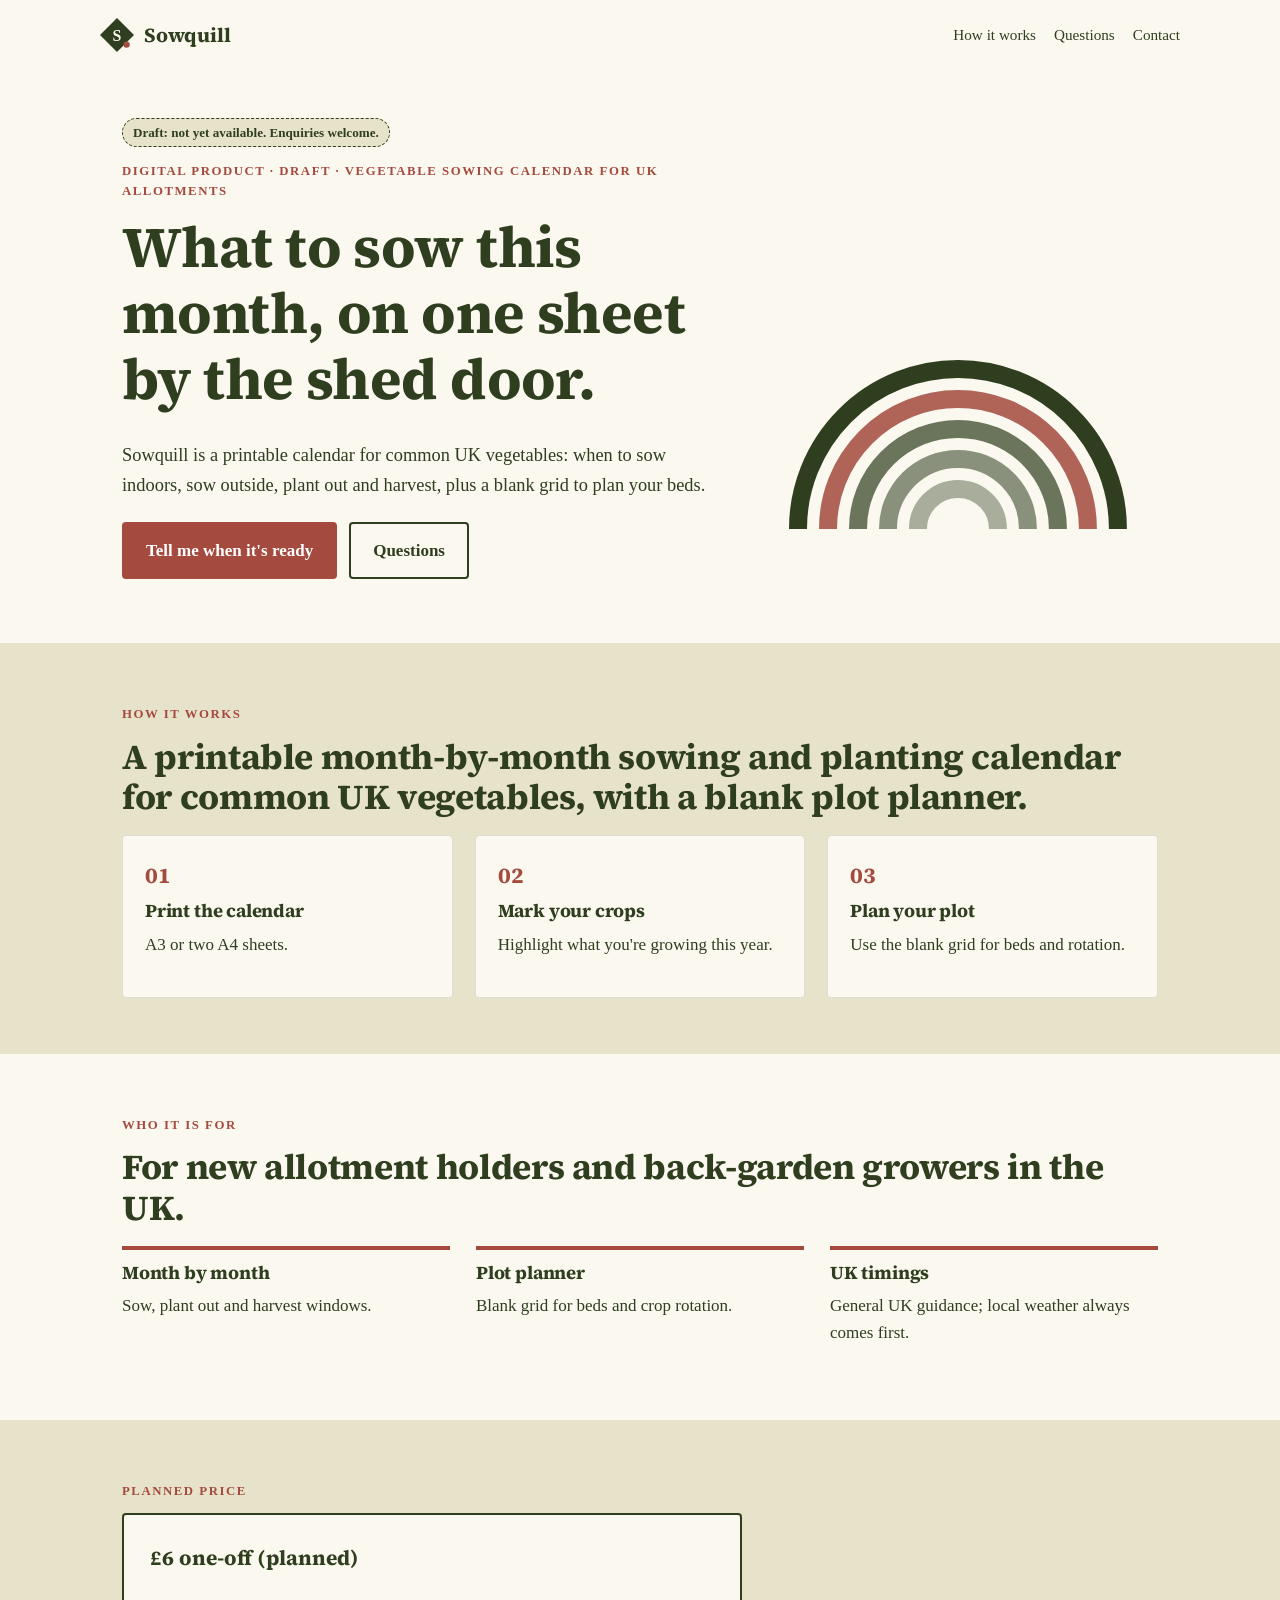
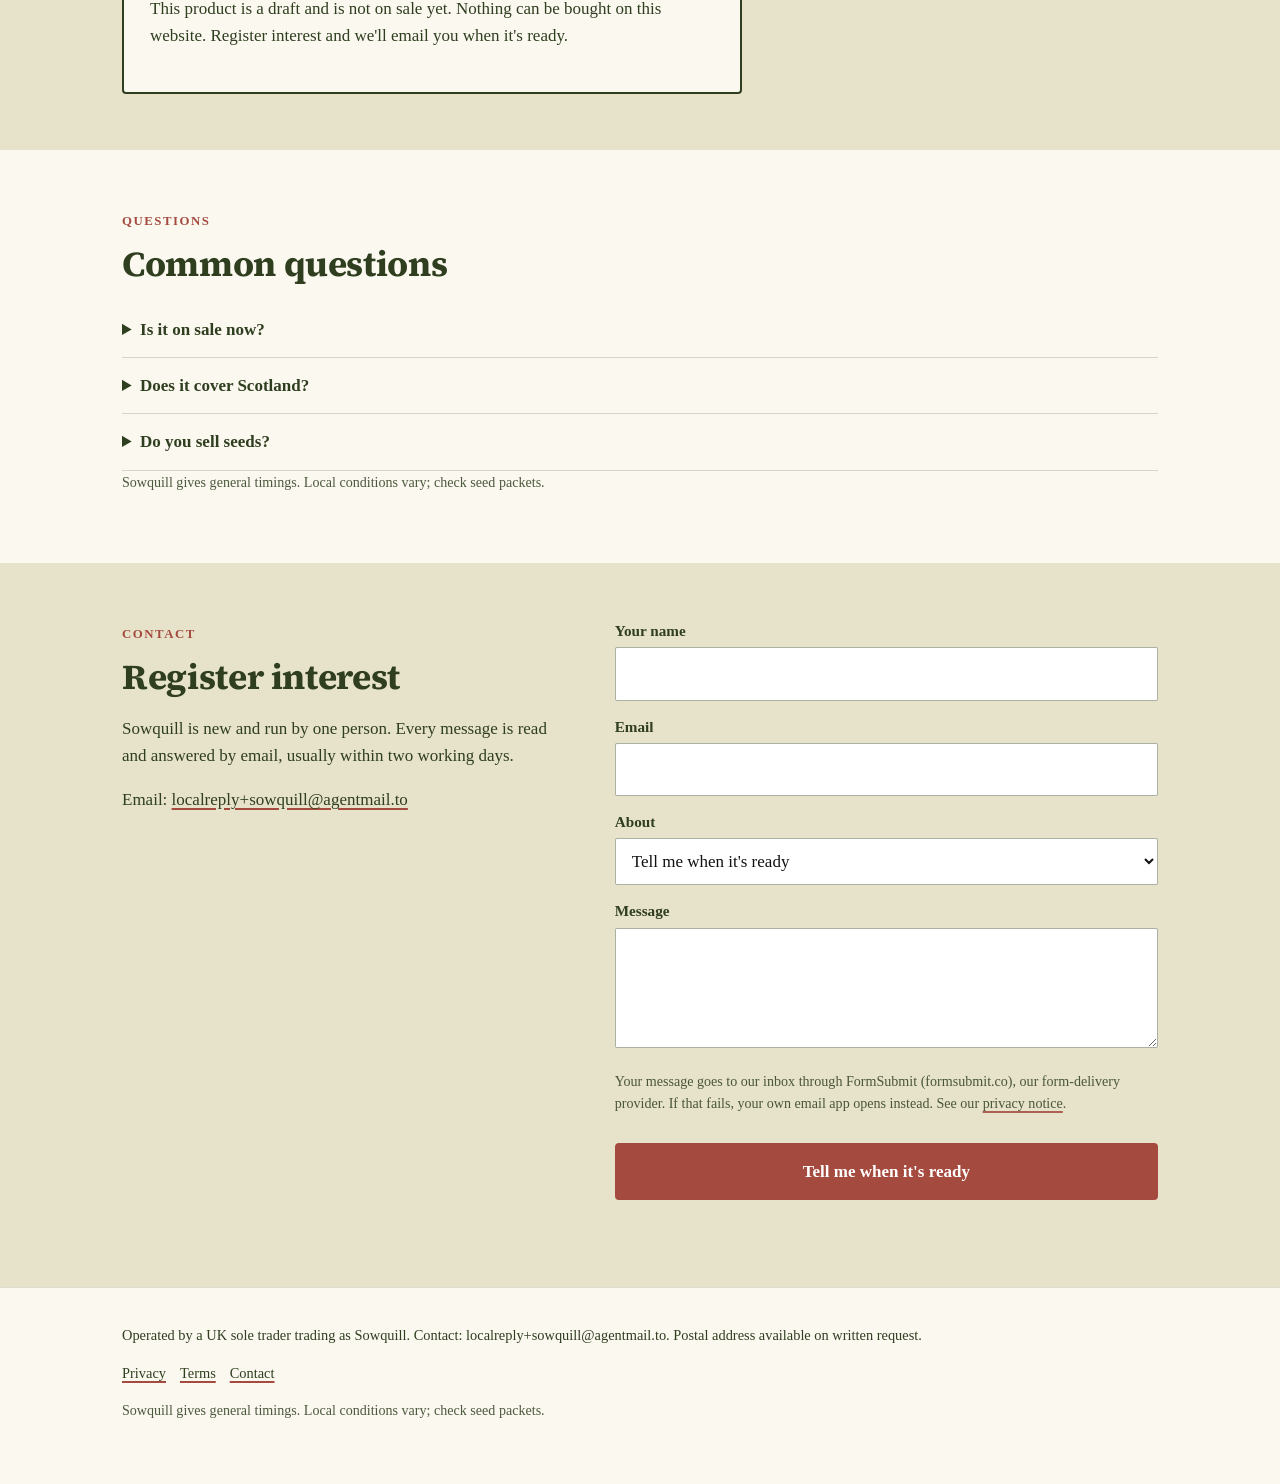
==== index.html @ 01824ceb "Publish site 2026-10-19 21:20 BST" ====
<!doctype html>
<html lang="en-GB">
<head>
<meta charset="utf-8">
<meta name="viewport" content="width=device-width, initial-scale=1">
<meta http-equiv="Content-Security-Policy" content="default-src 'self'; img-src 'self' data: https://localreplyloop.goatcounter.com; style-src 'self'; script-src 'self'; font-src 'self'; connect-src 'self' https://formsubmit.co; form-action 'self'; base-uri 'self'; object-src 'none'">
<meta name="referrer" content="strict-origin-when-cross-origin">
<title>Sowquill: What to sow this month, on one sheet by the shed door</title>
<meta name="description" content="A printable month-by-month sowing and planting calendar for common UK vegetables, with a blank plot planner.">
<meta name="theme-color" content="#2F3E1F">
<meta property="og:type" content="website"><meta property="og:title" content="Sowquill: What to sow this month, on one sheet by the shed door"><meta property="og:description" content="A printable month-by-month sowing and planting calendar for common UK vegetables, with a blank plot planner.">
<meta property="og:image" content="https://evanturner557-del.github.io/sowquill/assets/og.png"><meta property="og:image:width" content="1200"><meta property="og:image:height" content="630">
<meta property="og:image:alt" content="Sowquill: What to sow this month, on one sheet by the shed door."><meta property="og:site_name" content="Sowquill"><meta property="og:locale" content="en_GB">
<meta property="og:url" content="https://evanturner557-del.github.io/sowquill/"><meta name="twitter:card" content="summary_large_image">
<link rel="canonical" href="https://evanturner557-del.github.io/sowquill/">
<link rel="icon" href="assets/favicon.svg" type="image/svg+xml">
<link rel="stylesheet" href="assets/site.css">
<script src="assets/config.js"></script>
<script src="assets/analytics.js" defer></script>
<script src="_shared/kit.js" defer></script>
</head>
<body>
<a class="skip" href="#main">Skip to content</a>
<header><div class="wrap top"><a class="brand" href="./"><svg viewBox="0 0 64 64" aria-hidden="true" width="34" height="34"><path d="M32 0 64 32 32 64 0 32z" fill="#2F3E1F"/><text x="32" y="43" text-anchor="middle" font-family="Georgia, serif" font-weight="700" font-size="30" fill="#FAF8EF">S</text><circle cx="50" cy="50" r="6" fill="#A44A3F"/></svg>Sowquill</a><nav aria-label="Primary"><a href="#how">How it works</a><a href="#faq">Questions</a><a href="#contact">Contact</a></nav></div></header><section class="hero"><div class="wrap"><div><span class="draft">Draft: not yet available. Enquiries welcome.</span><br><span class="eyebrow">Digital product · draft · Vegetable sowing calendar for UK allotments</span><h1>What to sow this month, on one sheet by the shed door.</h1><p class="lede">Sowquill is a printable calendar for common UK vegetables: when to sow indoors, sow outside, plant out and harvest, plus a blank grid to plan your beds.</p><div class="ctas"><a class="btn" href="#contact" data-cta="hero">Tell me when it&#x27;s ready</a><a class="btn ghost" href="#faq" data-cta="hero-secondary">Questions</a></div></div><div class="art"><svg viewBox="0 0 400 400" role="img" aria-label="Decorative pattern" class="motif" preserveAspectRatio="xMidYMid slice"><path d="M 40 380 A 160 160 0 0 1 360 380" fill="none" stroke="#2F3E1F" stroke-width="18" stroke-opacity="1.00"/><path d="M 70 380 A 130 130 0 0 1 330 380" fill="none" stroke="#A44A3F" stroke-width="18" stroke-opacity="0.85"/><path d="M 100 380 A 100 100 0 0 1 300 380" fill="none" stroke="#2F3E1F" stroke-width="18" stroke-opacity="0.70"/><path d="M 130 380 A 70 70 0 0 1 270 380" fill="none" stroke="#2F3E1F" stroke-width="18" stroke-opacity="0.55"/><path d="M 160 380 A 40 40 0 0 1 240 380" fill="none" stroke="#2F3E1F" stroke-width="18" stroke-opacity="0.40"/></svg></div></div></section>
<main id="main">
<section class="tint" id="how"><div class="wrap"><span class="eyebrow">How it works</span><h2>A printable month-by-month sowing and planting calendar for common UK vegetables, with a blank plot planner.</h2><div class="steps"><div class="step"><h3>Print the calendar</h3><p>A3 or two A4 sheets.</p></div><div class="step"><h3>Mark your crops</h3><p>Highlight what you&#x27;re growing this year.</p></div><div class="step"><h3>Plan your plot</h3><p>Use the blank grid for beds and rotation.</p></div></div></div></section>
<section><div class="wrap"><span class="eyebrow">Who it is for</span><h2>For new allotment holders and back-garden growers in the UK.</h2><div class="points"><div class="point"><h3>Month by month</h3><p>Sow, plant out and harvest windows.</p></div><div class="point"><h3>Plot planner</h3><p>Blank grid for beds and crop rotation.</p></div><div class="point"><h3>UK timings</h3><p>General UK guidance; local weather always comes first.</p></div></div></div></section>
<section class="tint" id="price"><div class="wrap"><span class="eyebrow">Planned price</span><div class="pricebox"><p class="price">£6 one-off (planned)</p><p>This product is a draft and is not on sale yet. Nothing can be bought on this website. Register interest and we&#x27;ll email you when it&#x27;s ready.</p></div></div></section>
<section id="faq"><div class="wrap"><span class="eyebrow">Questions</span><h2>Common questions</h2><details><summary>Is it on sale now?</summary><p>Not yet. Sowquill is a draft product. Ask to hear when it&#x27;s ready.</p></details><details><summary>Does it cover Scotland?</summary><p>Timings are general UK guidance. Further north, sow later and watch for frost.</p></details><details><summary>Do you sell seeds?</summary><p>No. Calendar and planner only.</p></details><p class="fine" style="margin-top:18px">Sowquill gives general timings. Local conditions vary; check seed packets.</p></div></section>
<section class="tint" id="contact"><div class="wrap contact-grid"><div><span class="eyebrow">Contact</span><h2>Register interest</h2><p>Sowquill is new and run by one person. Every message is read and answered by email, usually within two working days.</p><p>Email: <a href="mailto:localreply+sowquill@agentmail.to">localreply+sowquill@agentmail.to</a></p></div><form class="form" data-contact data-formsubmit="localreply+sowquill@agentmail.to" data-email="localreply+sowquill@agentmail.to" data-subject="Sowquill enquiry" novalidate>
<div><label for="f-name">Your name</label><input id="f-name" name="name" autocomplete="name" required></div>
<div><label for="f-email">Email</label><input id="f-email" name="email" type="email" autocomplete="email" required></div>
<div><label for="f-plan">About</label><select id="f-plan" name="plan"><option value="Tell me when it&#x27;s ready">Tell me when it&#x27;s ready</option><option value="I have a question">I have a question</option></select></div>
<div><label for="f-message">Message</label><textarea id="f-message" name="message"></textarea></div>
<p class="hint">Your message goes to our inbox through FormSubmit (formsubmit.co), our form-delivery provider. If that fails, your own email app opens instead. See our <a href="privacy.html">privacy notice</a>.</p>
<button class="btn" type="submit">Tell me when it&#x27;s ready</button>
<p class="form-status" role="status" aria-live="polite"></p>
</form></div></section>
</main><footer><div class="wrap"><p>Operated by a UK sole trader trading as Sowquill. Contact: localreply+sowquill@agentmail.to. Postal address available on written request.</p>
<p><a href="privacy.html">Privacy</a><a href="terms.html">Terms</a><a href="./#contact">Contact</a></p>
<p class="fine">Sowquill gives general timings. Local conditions vary; check seed packets.</p></div></footer>
</body></html>
---- assets/site.css ----
@font-face{font-family:'Source Serif 4';font-weight:600;font-style:normal;font-display:swap;src:url(fonts/source-serif-4-latin-600-normal.woff2) format('woff2')}
@font-face{font-family:'Source Serif 4';font-weight:700;font-style:normal;font-display:swap;src:url(fonts/source-serif-4-latin-700-normal.woff2) format('woff2')}
:root{--ink:#2F3E1F;--paper:#FAF8EF;--acc:#A44A3F;--acc-text:#A44A3F;--on-acc:#FFFFFF;--soft:#E7E3CB;--on-ink:#FAF8EF;--r:4px;--br:4px;--head:'Source Serif 4', Georgia, serif;--body:Georgia, serif}
*,*::before,*::after{box-sizing:border-box}html{scroll-behavior:smooth}@media (prefers-reduced-motion:reduce){html{scroll-behavior:auto}*{transition:none!important}}
body{margin:0;font-family:var(--body);color:var(--ink);background:var(--paper);line-height:1.6;font-size:17px;-webkit-font-smoothing:antialiased}
h1,h2,h3{font-family:var(--head);line-height:1.15;margin:0 0 .5em;letter-spacing:-.01em}h1{font-size:clamp(2.1rem,5vw,3.6rem)}h2{font-size:clamp(1.5rem,3vw,2.2rem)}h3{font-size:1.15rem}
p{margin:0 0 1em}a{color:var(--ink);text-decoration-color:var(--acc);text-underline-offset:3px;text-decoration-thickness:2px}
.wrap{max-width:1080px;margin:0 auto;padding:0 22px}.skip{position:absolute;left:-999px}.skip:focus{left:12px;top:12px;background:var(--ink);color:var(--on-ink);padding:8px 12px;z-index:9}
:focus-visible{outline:3px solid var(--acc);outline-offset:2px}
.top{display:flex;align-items:center;justify-content:space-between;padding:18px 0;gap:16px}.brand{display:flex;align-items:center;gap:10px;font-family:var(--head);font-weight:700;font-size:1.25rem;text-decoration:none}
.top nav a{margin-left:18px;font-size:.95rem;text-decoration:none}.top nav a:hover{text-decoration:underline}
.btn{display:inline-block;background:var(--acc);color:var(--on-acc);padding:13px 22px;border-radius:var(--br);font-weight:600;text-decoration:none;border:2px solid var(--acc);cursor:pointer;font:inherit;font-weight:600}
.btn:hover{filter:brightness(.94)}.btn.ghost{background:transparent;color:var(--ink);border-color:var(--ink)}
.eyebrow{display:inline-block;font-size:.8rem;letter-spacing:.12em;text-transform:uppercase;font-weight:600;color:var(--acc-text);margin-bottom:12px}
.hero{padding:48px 0 64px}.hero .lede{font-size:1.15rem;max-width:40em}.ctas{display:flex;gap:12px;flex-wrap:wrap;margin-top:22px}
.motif{width:100%;height:auto;max-width:420px;display:block}
.draft{display:inline-block;background:var(--soft);border:1px dashed var(--ink);padding:3px 10px;border-radius:999px;font-size:.82rem;font-weight:600;margin-bottom:14px}
section{padding:56px 0}.tint{background:var(--soft)}
.steps{display:grid;grid-template-columns:repeat(auto-fit,minmax(220px,1fr));gap:22px;counter-reset:s}
.step{padding:22px;border-radius:var(--r);background:var(--paper);border:1px solid color-mix(in srgb,var(--ink) 14%,transparent)}
.step::before{counter-increment:s;content:"0" counter(s);font-family:var(--head);font-weight:700;color:var(--acc-text);display:block;font-size:1.4rem;margin-bottom:6px}
.points{display:grid;grid-template-columns:repeat(auto-fit,minmax(240px,1fr));gap:26px}.point h3{border-top:4px solid var(--acc);padding-top:12px}
.price{font-family:var(--head);font-size:1.3rem;font-weight:700}.pricebox{border:2px solid var(--ink);border-radius:var(--r);padding:26px;max-width:620px;background:var(--paper)}
details{border-bottom:1px solid color-mix(in srgb,var(--ink) 18%,transparent);padding:14px 0}summary{cursor:pointer;font-weight:600}details p{margin-top:10px}
.form{display:grid;gap:14px;max-width:620px}.form label{font-weight:600;font-size:.95rem;display:block;margin-bottom:4px}
.form input,.form textarea,.form select{width:100%;padding:12px;border:1.5px solid color-mix(in srgb,var(--ink) 40%,transparent);border-radius:calc(var(--r)/2);font:inherit;background:#fff;color:#111}
.form textarea{min-height:120px}.hint,.fine{font-size:.88rem;opacity:.85}.form-status{font-weight:600}
.contact-grid{display:grid;grid-template-columns:1fr 1.2fr;gap:40px}@media(max-width:800px){.contact-grid{grid-template-columns:1fr}.top nav{display:none}}
footer{padding:36px 0 48px;font-size:.9rem;border-top:1px solid color-mix(in srgb,var(--ink) 15%,transparent)}footer a{margin-right:14px}
.tool{background:var(--paper);border:2px solid var(--ink);border-radius:var(--r);padding:26px;max-width:640px}.tool .row{display:grid;grid-template-columns:1fr 140px;gap:12px;align-items:center;margin-bottom:10px}
.tool input[type=number]{padding:10px;border:1.5px solid var(--ink);border-radius:8px;font:inherit;width:100%}.result{margin-top:16px;padding:16px;background:var(--soft);border-radius:calc(var(--r)/2);min-height:3em}
.check h3{margin-top:18px}.check label{display:flex;gap:10px;align-items:flex-start;padding:6px 0}.check input{width:20px;height:20px;accent-color:var(--acc)}
.legal{max-width:760px}.legal h2{font-size:1.3rem;margin-top:1.6em}
.hero .wrap{display:grid;grid-template-columns:1.25fr .85fr;gap:48px;align-items:center}@media(max-width:800px){.hero .wrap{grid-template-columns:1fr}.hero .art{max-width:280px}}
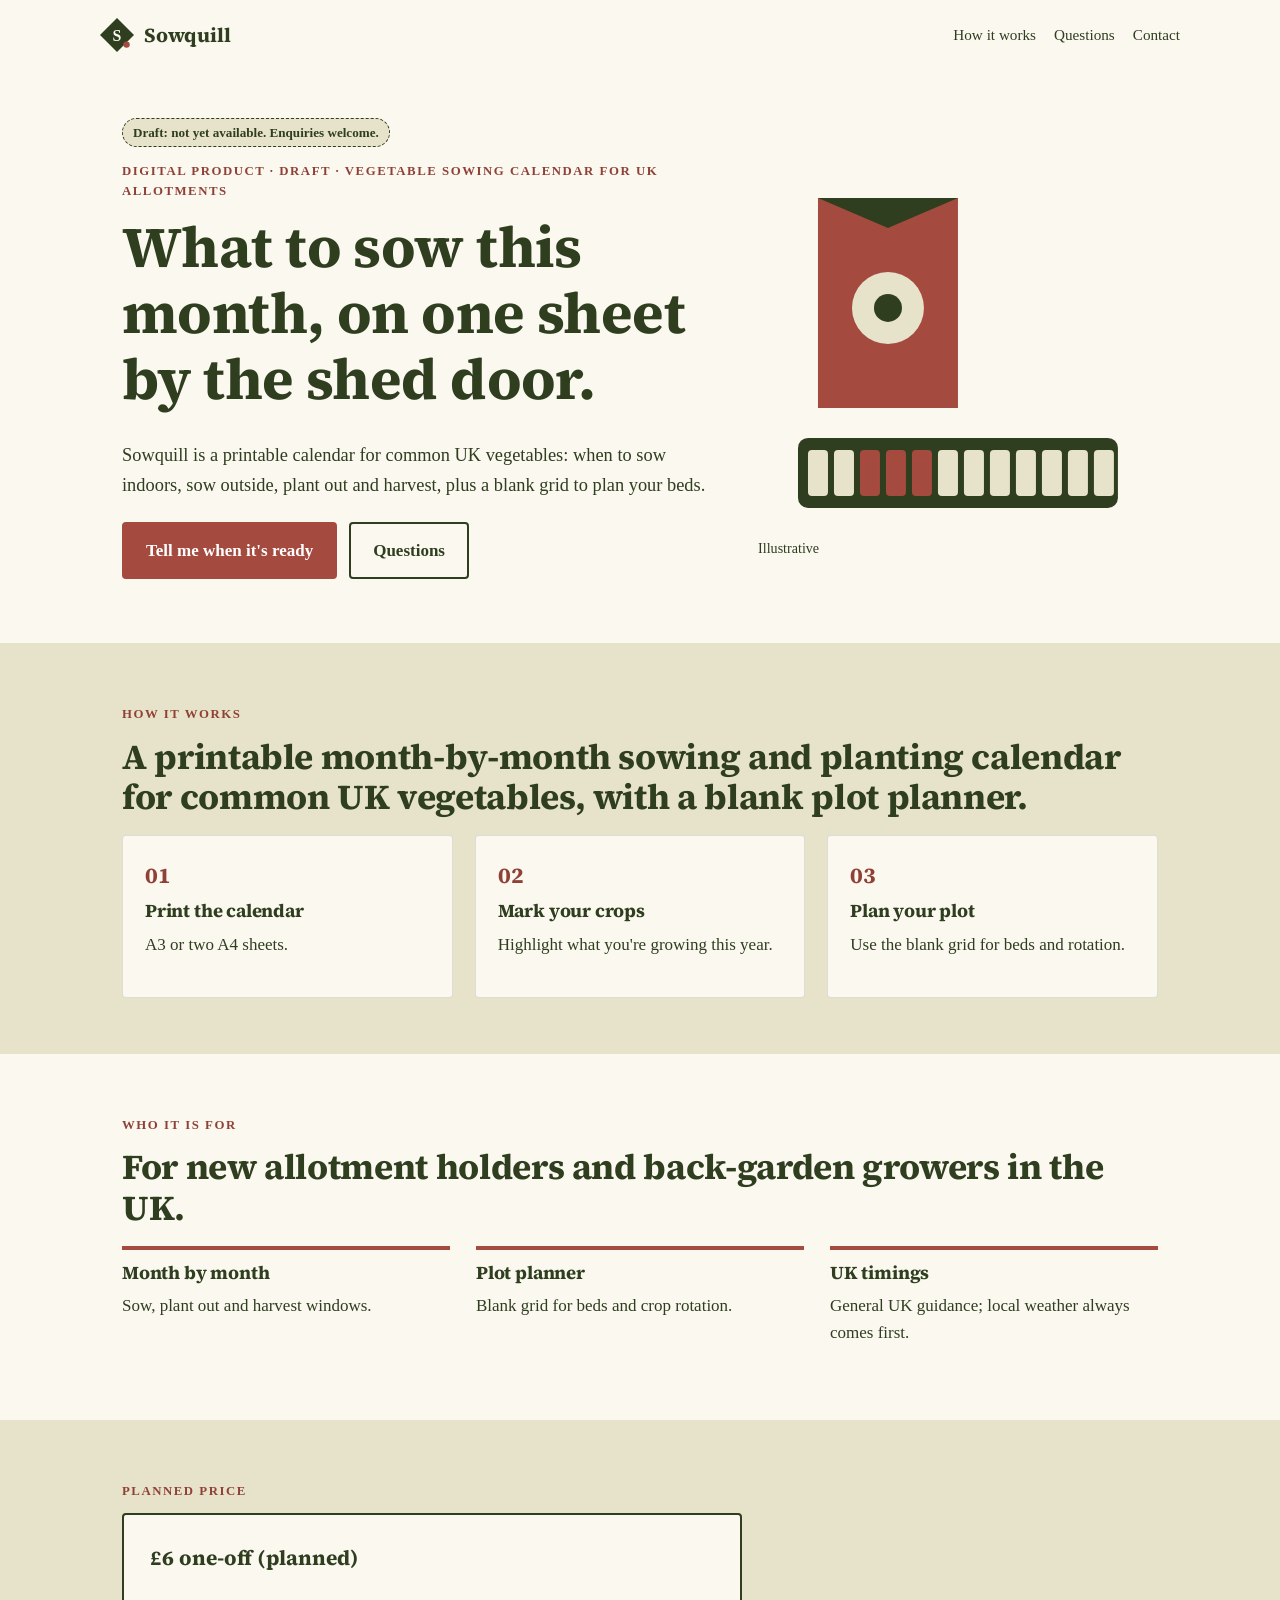
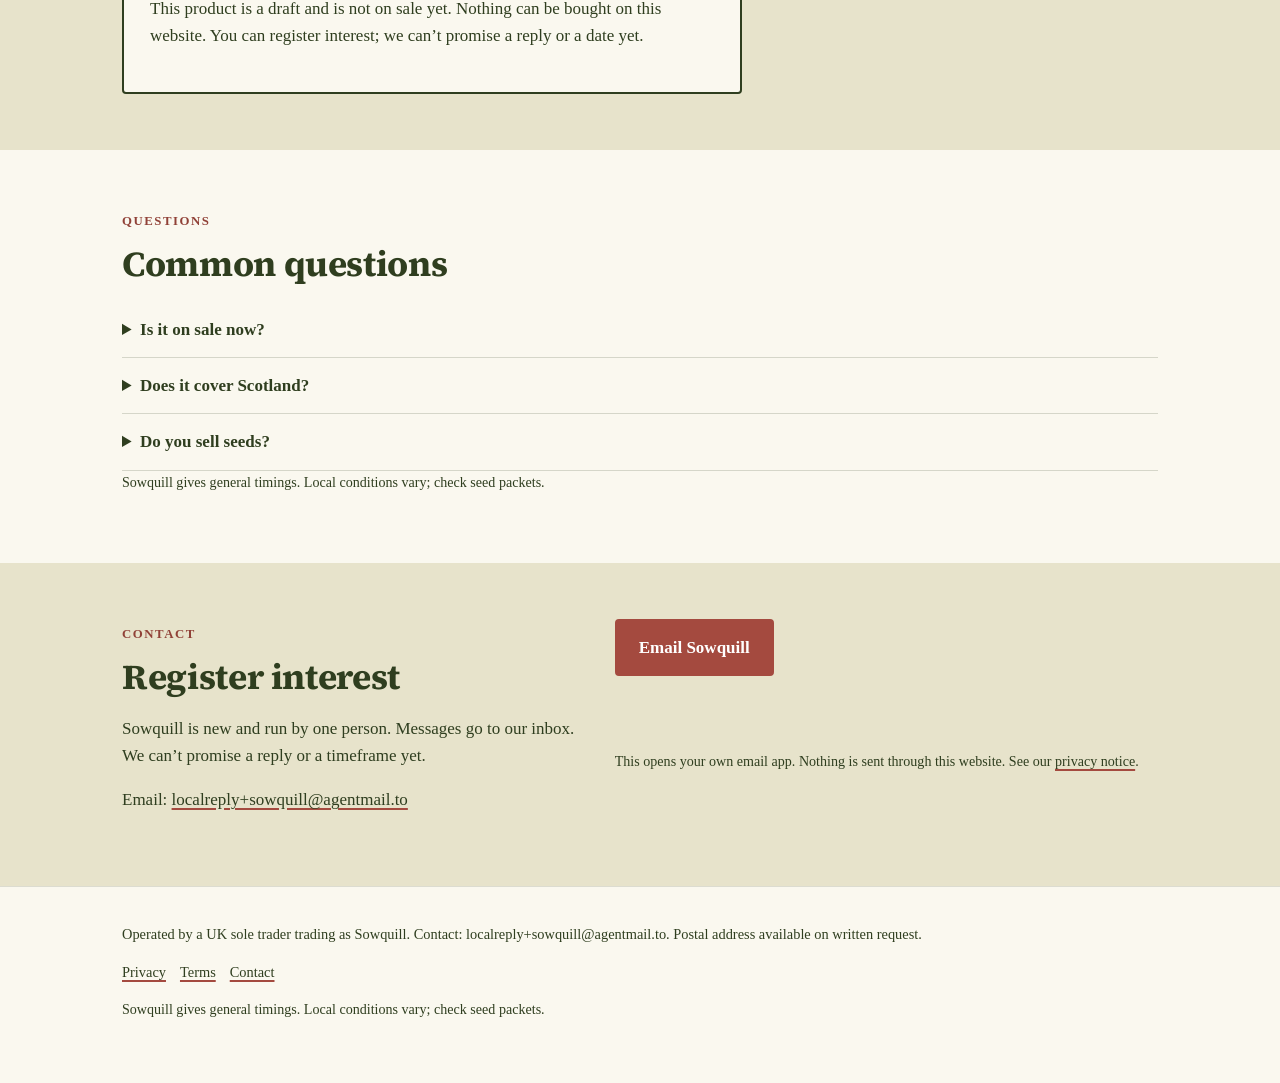
==== commit f200fef5: "Publish site 2026-10-21 08:29 BST" ====
--- a/index.html
+++ b/index.html
@@ -3,7 +3,7 @@
 <head>
 <meta charset="utf-8">
 <meta name="viewport" content="width=device-width, initial-scale=1">
-<meta http-equiv="Content-Security-Policy" content="default-src 'self'; img-src 'self' data: https://localreplyloop.goatcounter.com; style-src 'self'; script-src 'self'; font-src 'self'; connect-src 'self' https://formsubmit.co; form-action 'self'; base-uri 'self'; object-src 'none'">
+<meta http-equiv="Content-Security-Policy" content="default-src 'self'; img-src 'self' data: https://localreplyloop.goatcounter.com; style-src 'self'; script-src 'self'; font-src 'self'; connect-src 'self'; form-action 'self'; base-uri 'self'; object-src 'none'">
 <meta name="referrer" content="strict-origin-when-cross-origin">
 <title>Sowquill: What to sow this month, on one sheet by the shed door</title>
 <meta name="description" content="A printable month-by-month sowing and planting calendar for common UK vegetables, with a blank plot planner.">
@@ -21,21 +21,14 @@
 </head>
 <body>
 <a class="skip" href="#main">Skip to content</a>
-<header><div class="wrap top"><a class="brand" href="./"><svg viewBox="0 0 64 64" aria-hidden="true" width="34" height="34"><path d="M32 0 64 32 32 64 0 32z" fill="#2F3E1F"/><text x="32" y="43" text-anchor="middle" font-family="Georgia, serif" font-weight="700" font-size="30" fill="#FAF8EF">S</text><circle cx="50" cy="50" r="6" fill="#A44A3F"/></svg>Sowquill</a><nav aria-label="Primary"><a href="#how">How it works</a><a href="#faq">Questions</a><a href="#contact">Contact</a></nav></div></header><section class="hero"><div class="wrap"><div><span class="draft">Draft: not yet available. Enquiries welcome.</span><br><span class="eyebrow">Digital product · draft · Vegetable sowing calendar for UK allotments</span><h1>What to sow this month, on one sheet by the shed door.</h1><p class="lede">Sowquill is a printable calendar for common UK vegetables: when to sow indoors, sow outside, plant out and harvest, plus a blank grid to plan your beds.</p><div class="ctas"><a class="btn" href="#contact" data-cta="hero">Tell me when it&#x27;s ready</a><a class="btn ghost" href="#faq" data-cta="hero-secondary">Questions</a></div></div><div class="art"><svg viewBox="0 0 400 400" role="img" aria-label="Decorative pattern" class="motif" preserveAspectRatio="xMidYMid slice"><path d="M 40 380 A 160 160 0 0 1 360 380" fill="none" stroke="#2F3E1F" stroke-width="18" stroke-opacity="1.00"/><path d="M 70 380 A 130 130 0 0 1 330 380" fill="none" stroke="#A44A3F" stroke-width="18" stroke-opacity="0.85"/><path d="M 100 380 A 100 100 0 0 1 300 380" fill="none" stroke="#2F3E1F" stroke-width="18" stroke-opacity="0.70"/><path d="M 130 380 A 70 70 0 0 1 270 380" fill="none" stroke="#2F3E1F" stroke-width="18" stroke-opacity="0.55"/><path d="M 160 380 A 40 40 0 0 1 240 380" fill="none" stroke="#2F3E1F" stroke-width="18" stroke-opacity="0.40"/></svg></div></div></section>
+<header><div class="wrap top"><a class="brand" href="./"><svg viewBox="0 0 64 64" aria-hidden="true" width="34" height="34"><path d="M32 0 64 32 32 64 0 32z" fill="#2F3E1F"/><text x="32" y="43" text-anchor="middle" font-family="Georgia, serif" font-weight="700" font-size="30" fill="#FAF8EF">S</text><circle cx="50" cy="50" r="6" fill="#A44A3F"/></svg>Sowquill</a><nav aria-label="Primary"><a href="#how">How it works</a><a href="#faq">Questions</a><a href="#contact">Contact</a></nav></div></header>
 <main id="main">
+<section class="hero"><div class="wrap"><div><span class="draft">Draft: not yet available. Enquiries welcome.</span><br><span class="eyebrow">Digital product · draft · Vegetable sowing calendar for UK allotments</span><h1>What to sow this month, on one sheet by the shed door.</h1><p class="lede">Sowquill is a printable calendar for common UK vegetables: when to sow indoors, sow outside, plant out and harvest, plus a blank grid to plan your beds.</p><div class="ctas"><a class="btn" href="#contact" data-cta="hero">Tell me when it&#x27;s ready</a><a class="btn ghost" href="#faq" data-cta="hero-secondary">Questions</a></div></div><figure class="art"><svg viewBox="0 0 400 400" aria-hidden="true" focusable="false" class="motif"><path d="M60 60 h140 v210 h-140 z" fill="#A44A3F"/><path d="M60 60 l70 30 70 -30z" fill="#2F3E1F"/><circle cx="130" cy="170" r="36" fill="#E7E3CB"/><circle cx="130" cy="170" r="14" fill="#2F3E1F"/><rect x="40" y="300" width="320" height="70" rx="10" fill="#2F3E1F"/><rect x="50" y="312" width="20" height="46" rx="4" fill="#E7E3CB"/><rect x="76" y="312" width="20" height="46" rx="4" fill="#E7E3CB"/><rect x="102" y="312" width="20" height="46" rx="4" fill="#A44A3F"/><rect x="128" y="312" width="20" height="46" rx="4" fill="#A44A3F"/><rect x="154" y="312" width="20" height="46" rx="4" fill="#A44A3F"/><rect x="180" y="312" width="20" height="46" rx="4" fill="#E7E3CB"/><rect x="206" y="312" width="20" height="46" rx="4" fill="#E7E3CB"/><rect x="232" y="312" width="20" height="46" rx="4" fill="#E7E3CB"/><rect x="258" y="312" width="20" height="46" rx="4" fill="#E7E3CB"/><rect x="284" y="312" width="20" height="46" rx="4" fill="#E7E3CB"/><rect x="310" y="312" width="20" height="46" rx="4" fill="#E7E3CB"/><rect x="336" y="312" width="20" height="46" rx="4" fill="#E7E3CB"/></svg><figcaption class="fine">Illustrative</figcaption></figure></div></section>
 <section class="tint" id="how"><div class="wrap"><span class="eyebrow">How it works</span><h2>A printable month-by-month sowing and planting calendar for common UK vegetables, with a blank plot planner.</h2><div class="steps"><div class="step"><h3>Print the calendar</h3><p>A3 or two A4 sheets.</p></div><div class="step"><h3>Mark your crops</h3><p>Highlight what you&#x27;re growing this year.</p></div><div class="step"><h3>Plan your plot</h3><p>Use the blank grid for beds and rotation.</p></div></div></div></section>
 <section><div class="wrap"><span class="eyebrow">Who it is for</span><h2>For new allotment holders and back-garden growers in the UK.</h2><div class="points"><div class="point"><h3>Month by month</h3><p>Sow, plant out and harvest windows.</p></div><div class="point"><h3>Plot planner</h3><p>Blank grid for beds and crop rotation.</p></div><div class="point"><h3>UK timings</h3><p>General UK guidance; local weather always comes first.</p></div></div></div></section>
-<section class="tint" id="price"><div class="wrap"><span class="eyebrow">Planned price</span><div class="pricebox"><p class="price">£6 one-off (planned)</p><p>This product is a draft and is not on sale yet. Nothing can be bought on this website. Register interest and we&#x27;ll email you when it&#x27;s ready.</p></div></div></section>
+<section class="tint" id="price"><div class="wrap"><span class="eyebrow">Planned price</span><div class="pricebox"><p class="price">£6 one-off (planned)</p><p>This product is a draft and is not on sale yet. Nothing can be bought on this website. You can register interest; we can’t promise a reply or a date yet.</p></div></div></section>
 <section id="faq"><div class="wrap"><span class="eyebrow">Questions</span><h2>Common questions</h2><details><summary>Is it on sale now?</summary><p>Not yet. Sowquill is a draft product. Ask to hear when it&#x27;s ready.</p></details><details><summary>Does it cover Scotland?</summary><p>Timings are general UK guidance. Further north, sow later and watch for frost.</p></details><details><summary>Do you sell seeds?</summary><p>No. Calendar and planner only.</p></details><p class="fine" style="margin-top:18px">Sowquill gives general timings. Local conditions vary; check seed packets.</p></div></section>
-<section class="tint" id="contact"><div class="wrap contact-grid"><div><span class="eyebrow">Contact</span><h2>Register interest</h2><p>Sowquill is new and run by one person. Every message is read and answered by email, usually within two working days.</p><p>Email: <a href="mailto:localreply+sowquill@agentmail.to">localreply+sowquill@agentmail.to</a></p></div><form class="form" data-contact data-formsubmit="localreply+sowquill@agentmail.to" data-email="localreply+sowquill@agentmail.to" data-subject="Sowquill enquiry" novalidate>
-<div><label for="f-name">Your name</label><input id="f-name" name="name" autocomplete="name" required></div>
-<div><label for="f-email">Email</label><input id="f-email" name="email" type="email" autocomplete="email" required></div>
-<div><label for="f-plan">About</label><select id="f-plan" name="plan"><option value="Tell me when it&#x27;s ready">Tell me when it&#x27;s ready</option><option value="I have a question">I have a question</option></select></div>
-<div><label for="f-message">Message</label><textarea id="f-message" name="message"></textarea></div>
-<p class="hint">Your message goes to our inbox through FormSubmit (formsubmit.co), our form-delivery provider. If that fails, your own email app opens instead. See our <a href="privacy.html">privacy notice</a>.</p>
-<button class="btn" type="submit">Tell me when it&#x27;s ready</button>
-<p class="form-status" role="status" aria-live="polite"></p>
-</form></div></section>
+<section class="tint" id="contact"><div class="wrap contact-grid"><div><span class="eyebrow">Contact</span><h2>Register interest</h2><p>Sowquill is new and run by one person. Messages go to our inbox. We can’t promise a reply or a timeframe yet.</p><p>Email: <a href="mailto:localreply+sowquill@agentmail.to">localreply+sowquill@agentmail.to</a></p></div><div class="form contact-mail"><p><a class="btn" href="mailto:localreply+sowquill@agentmail.to?subject=%5BSowquill%5D%20Enquiry" data-cta="enquire">Email Sowquill</a></p><p class="hint">This opens your own email app. Nothing is sent through this website. See our <a href="privacy.html">privacy notice</a>.</p></div></div></section>
 </main><footer><div class="wrap"><p>Operated by a UK sole trader trading as Sowquill. Contact: localreply+sowquill@agentmail.to. Postal address available on written request.</p>
 <p><a href="privacy.html">Privacy</a><a href="terms.html">Terms</a><a href="./#contact">Contact</a></p>
 <p class="fine">Sowquill gives general timings. Local conditions vary; check seed packets.</p></div></footer>
--- a/assets/site.css
+++ b/assets/site.css
@@ -1,6 +1,6 @@
 @font-face{font-family:'Source Serif 4';font-weight:600;font-style:normal;font-display:swap;src:url(fonts/source-serif-4-latin-600-normal.woff2) format('woff2')}
 @font-face{font-family:'Source Serif 4';font-weight:700;font-style:normal;font-display:swap;src:url(fonts/source-serif-4-latin-700-normal.woff2) format('woff2')}
-:root{--ink:#2F3E1F;--paper:#FAF8EF;--acc:#A44A3F;--acc-text:#A44A3F;--on-acc:#FFFFFF;--soft:#E7E3CB;--on-ink:#FAF8EF;--r:4px;--br:4px;--head:'Source Serif 4', Georgia, serif;--body:Georgia, serif}
+:root{--ink:#2F3E1F;--paper:#FAF8EF;--acc:#A44A3F;--acc-text:#904137;--on-acc:#FFFFFF;--acc-btn:#A44A3F;--soft:#E7E3CB;--on-ink:#FAF8EF;--r:4px;--br:4px;--head:'Source Serif 4', Georgia, serif;--body:Georgia, serif}
 *,*::before,*::after{box-sizing:border-box}html{scroll-behavior:smooth}@media (prefers-reduced-motion:reduce){html{scroll-behavior:auto}*{transition:none!important}}
 body{margin:0;font-family:var(--body);color:var(--ink);background:var(--paper);line-height:1.6;font-size:17px;-webkit-font-smoothing:antialiased}
 h1,h2,h3{font-family:var(--head);line-height:1.15;margin:0 0 .5em;letter-spacing:-.01em}h1{font-size:clamp(2.1rem,5vw,3.6rem)}h2{font-size:clamp(1.5rem,3vw,2.2rem)}h3{font-size:1.15rem}
@@ -9,11 +9,11 @@
 :focus-visible{outline:3px solid var(--acc);outline-offset:2px}
 .top{display:flex;align-items:center;justify-content:space-between;padding:18px 0;gap:16px}.brand{display:flex;align-items:center;gap:10px;font-family:var(--head);font-weight:700;font-size:1.25rem;text-decoration:none}
 .top nav a{margin-left:18px;font-size:.95rem;text-decoration:none}.top nav a:hover{text-decoration:underline}
-.btn{display:inline-block;background:var(--acc);color:var(--on-acc);padding:13px 22px;border-radius:var(--br);font-weight:600;text-decoration:none;border:2px solid var(--acc);cursor:pointer;font:inherit;font-weight:600}
-.btn:hover{filter:brightness(.94)}.btn.ghost{background:transparent;color:var(--ink);border-color:var(--ink)}
+.btn{display:inline-block;background:var(--acc-btn);color:var(--on-acc);padding:13px 22px;border-radius:var(--br);font-weight:600;text-decoration:none;border:2px solid var(--acc-btn);cursor:pointer;font:inherit;font-weight:600}
+.btn:hover{filter:none;box-shadow:inset 0 0 0 2px currentColor}.btn.ghost{background:transparent;color:var(--ink);border-color:var(--ink)}
 .eyebrow{display:inline-block;font-size:.8rem;letter-spacing:.12em;text-transform:uppercase;font-weight:600;color:var(--acc-text);margin-bottom:12px}
 .hero{padding:48px 0 64px}.hero .lede{font-size:1.15rem;max-width:40em}.ctas{display:flex;gap:12px;flex-wrap:wrap;margin-top:22px}
-.motif{width:100%;height:auto;max-width:420px;display:block}
+.motif{width:100%;height:auto;max-width:420px;display:block}.art{margin:0}
 .draft{display:inline-block;background:var(--soft);border:1px dashed var(--ink);padding:3px 10px;border-radius:999px;font-size:.82rem;font-weight:600;margin-bottom:14px}
 section{padding:56px 0}.tint{background:var(--soft)}
 .steps{display:grid;grid-template-columns:repeat(auto-fit,minmax(220px,1fr));gap:22px;counter-reset:s}
@@ -24,11 +24,11 @@
 details{border-bottom:1px solid color-mix(in srgb,var(--ink) 18%,transparent);padding:14px 0}summary{cursor:pointer;font-weight:600}details p{margin-top:10px}
 .form{display:grid;gap:14px;max-width:620px}.form label{font-weight:600;font-size:.95rem;display:block;margin-bottom:4px}
 .form input,.form textarea,.form select{width:100%;padding:12px;border:1.5px solid color-mix(in srgb,var(--ink) 40%,transparent);border-radius:calc(var(--r)/2);font:inherit;background:#fff;color:#111}
-.form textarea{min-height:120px}.hint,.fine{font-size:.88rem;opacity:.85}.form-status{font-weight:600}
-.contact-grid{display:grid;grid-template-columns:1fr 1.2fr;gap:40px}@media(max-width:800px){.contact-grid{grid-template-columns:1fr}.top nav{display:none}}
+.form textarea{min-height:120px}.hint,.fine{font-size:.88rem}.form-status{font-weight:600}
+.contact-grid{display:grid;grid-template-columns:1fr 1.2fr;gap:40px}@media(max-width:800px){.contact-grid{grid-template-columns:1fr}.top nav a:not([href="#contact"]){display:none}.top nav a{margin-left:0;padding:10px 0;font-weight:600}}
 footer{padding:36px 0 48px;font-size:.9rem;border-top:1px solid color-mix(in srgb,var(--ink) 15%,transparent)}footer a{margin-right:14px}
 .tool{background:var(--paper);border:2px solid var(--ink);border-radius:var(--r);padding:26px;max-width:640px}.tool .row{display:grid;grid-template-columns:1fr 140px;gap:12px;align-items:center;margin-bottom:10px}
 .tool input[type=number]{padding:10px;border:1.5px solid var(--ink);border-radius:8px;font:inherit;width:100%}.result{margin-top:16px;padding:16px;background:var(--soft);border-radius:calc(var(--r)/2);min-height:3em}
 .check h3{margin-top:18px}.check label{display:flex;gap:10px;align-items:flex-start;padding:6px 0}.check input{width:20px;height:20px;accent-color:var(--acc)}
 .legal{max-width:760px}.legal h2{font-size:1.3rem;margin-top:1.6em}
-.hero .wrap{display:grid;grid-template-columns:1.25fr .85fr;gap:48px;align-items:center}@media(max-width:800px){.hero .wrap{grid-template-columns:1fr}.hero .art{max-width:280px}}
+.hero .wrap{display:grid;grid-template-columns:1.25fr .85fr;gap:48px;align-items:center}@media(max-width:800px){.hero .wrap{grid-template-columns:1fr}.hero .art{max-width:180px;margin-top:-8px}}
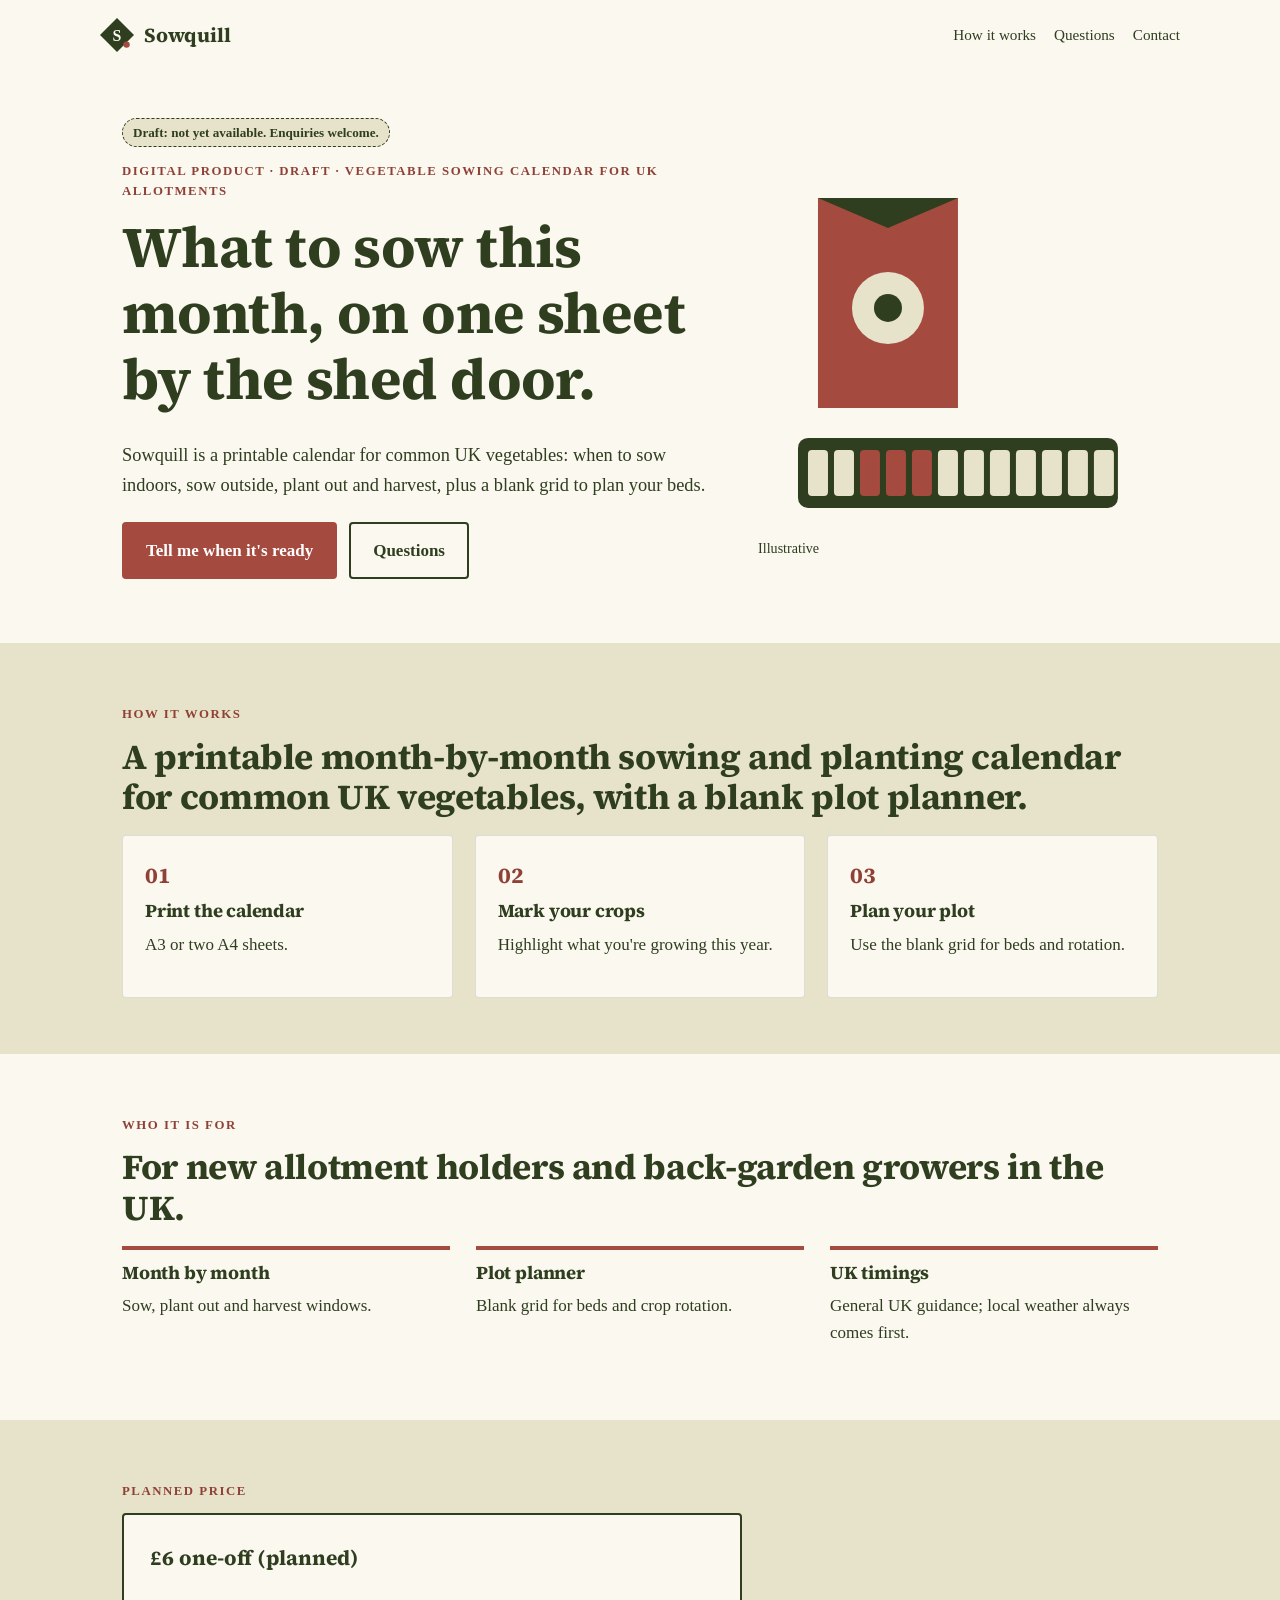
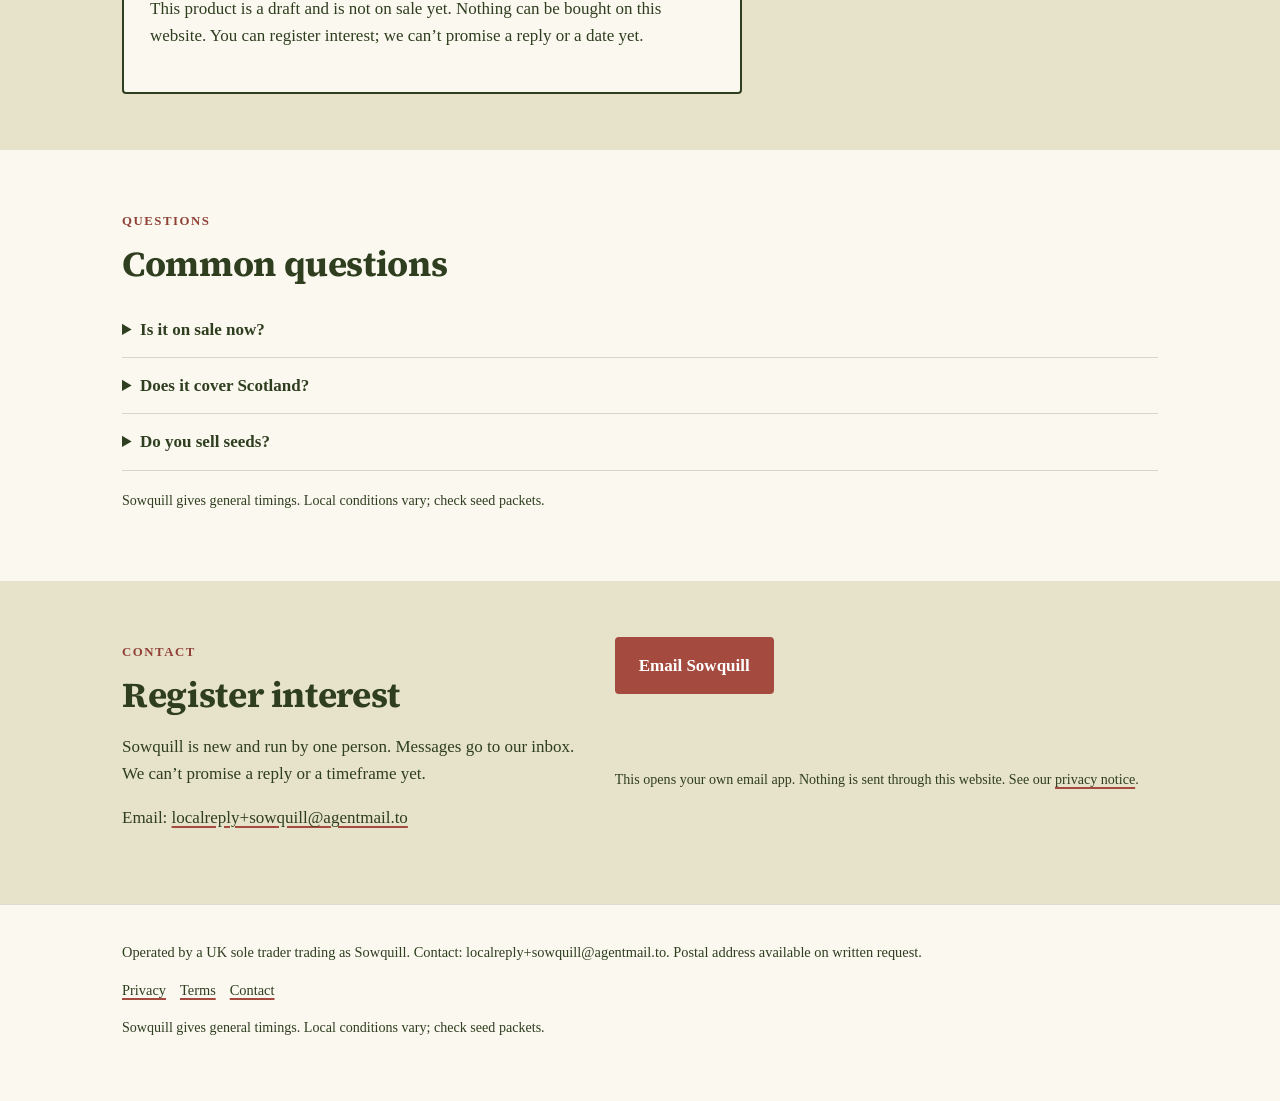
==== commit a648bbbf: "Move inline margin to stylesheet (CSP-clean, Best Practices)" ====
--- a/index.html
+++ b/index.html
@@ -27,7 +27,7 @@
 <section class="tint" id="how"><div class="wrap"><span class="eyebrow">How it works</span><h2>A printable month-by-month sowing and planting calendar for common UK vegetables, with a blank plot planner.</h2><div class="steps"><div class="step"><h3>Print the calendar</h3><p>A3 or two A4 sheets.</p></div><div class="step"><h3>Mark your crops</h3><p>Highlight what you&#x27;re growing this year.</p></div><div class="step"><h3>Plan your plot</h3><p>Use the blank grid for beds and rotation.</p></div></div></div></section>
 <section><div class="wrap"><span class="eyebrow">Who it is for</span><h2>For new allotment holders and back-garden growers in the UK.</h2><div class="points"><div class="point"><h3>Month by month</h3><p>Sow, plant out and harvest windows.</p></div><div class="point"><h3>Plot planner</h3><p>Blank grid for beds and crop rotation.</p></div><div class="point"><h3>UK timings</h3><p>General UK guidance; local weather always comes first.</p></div></div></div></section>
 <section class="tint" id="price"><div class="wrap"><span class="eyebrow">Planned price</span><div class="pricebox"><p class="price">£6 one-off (planned)</p><p>This product is a draft and is not on sale yet. Nothing can be bought on this website. You can register interest; we can’t promise a reply or a date yet.</p></div></div></section>
-<section id="faq"><div class="wrap"><span class="eyebrow">Questions</span><h2>Common questions</h2><details><summary>Is it on sale now?</summary><p>Not yet. Sowquill is a draft product. Ask to hear when it&#x27;s ready.</p></details><details><summary>Does it cover Scotland?</summary><p>Timings are general UK guidance. Further north, sow later and watch for frost.</p></details><details><summary>Do you sell seeds?</summary><p>No. Calendar and planner only.</p></details><p class="fine" style="margin-top:18px">Sowquill gives general timings. Local conditions vary; check seed packets.</p></div></section>
+<section id="faq"><div class="wrap"><span class="eyebrow">Questions</span><h2>Common questions</h2><details><summary>Is it on sale now?</summary><p>Not yet. Sowquill is a draft product. Ask to hear when it&#x27;s ready.</p></details><details><summary>Does it cover Scotland?</summary><p>Timings are general UK guidance. Further north, sow later and watch for frost.</p></details><details><summary>Do you sell seeds?</summary><p>No. Calendar and planner only.</p></details><p class="fine fine-gap">Sowquill gives general timings. Local conditions vary; check seed packets.</p></div></section>
 <section class="tint" id="contact"><div class="wrap contact-grid"><div><span class="eyebrow">Contact</span><h2>Register interest</h2><p>Sowquill is new and run by one person. Messages go to our inbox. We can’t promise a reply or a timeframe yet.</p><p>Email: <a href="mailto:localreply+sowquill@agentmail.to">localreply+sowquill@agentmail.to</a></p></div><div class="form contact-mail"><p><a class="btn" href="mailto:localreply+sowquill@agentmail.to?subject=%5BSowquill%5D%20Enquiry" data-cta="enquire">Email Sowquill</a></p><p class="hint">This opens your own email app. Nothing is sent through this website. See our <a href="privacy.html">privacy notice</a>.</p></div></div></section>
 </main><footer><div class="wrap"><p>Operated by a UK sole trader trading as Sowquill. Contact: localreply+sowquill@agentmail.to. Postal address available on written request.</p>
 <p><a href="privacy.html">Privacy</a><a href="terms.html">Terms</a><a href="./#contact">Contact</a></p>
--- a/assets/site.css
+++ b/assets/site.css
@@ -32,3 +32,5 @@
 .check h3{margin-top:18px}.check label{display:flex;gap:10px;align-items:flex-start;padding:6px 0}.check input{width:20px;height:20px;accent-color:var(--acc)}
 .legal{max-width:760px}.legal h2{font-size:1.3rem;margin-top:1.6em}
 .hero .wrap{display:grid;grid-template-columns:1.25fr .85fr;gap:48px;align-items:center}@media(max-width:800px){.hero .wrap{grid-template-columns:1fr}.hero .art{max-width:180px;margin-top:-8px}}
+
+.fine.fine-gap{margin-top:18px}
